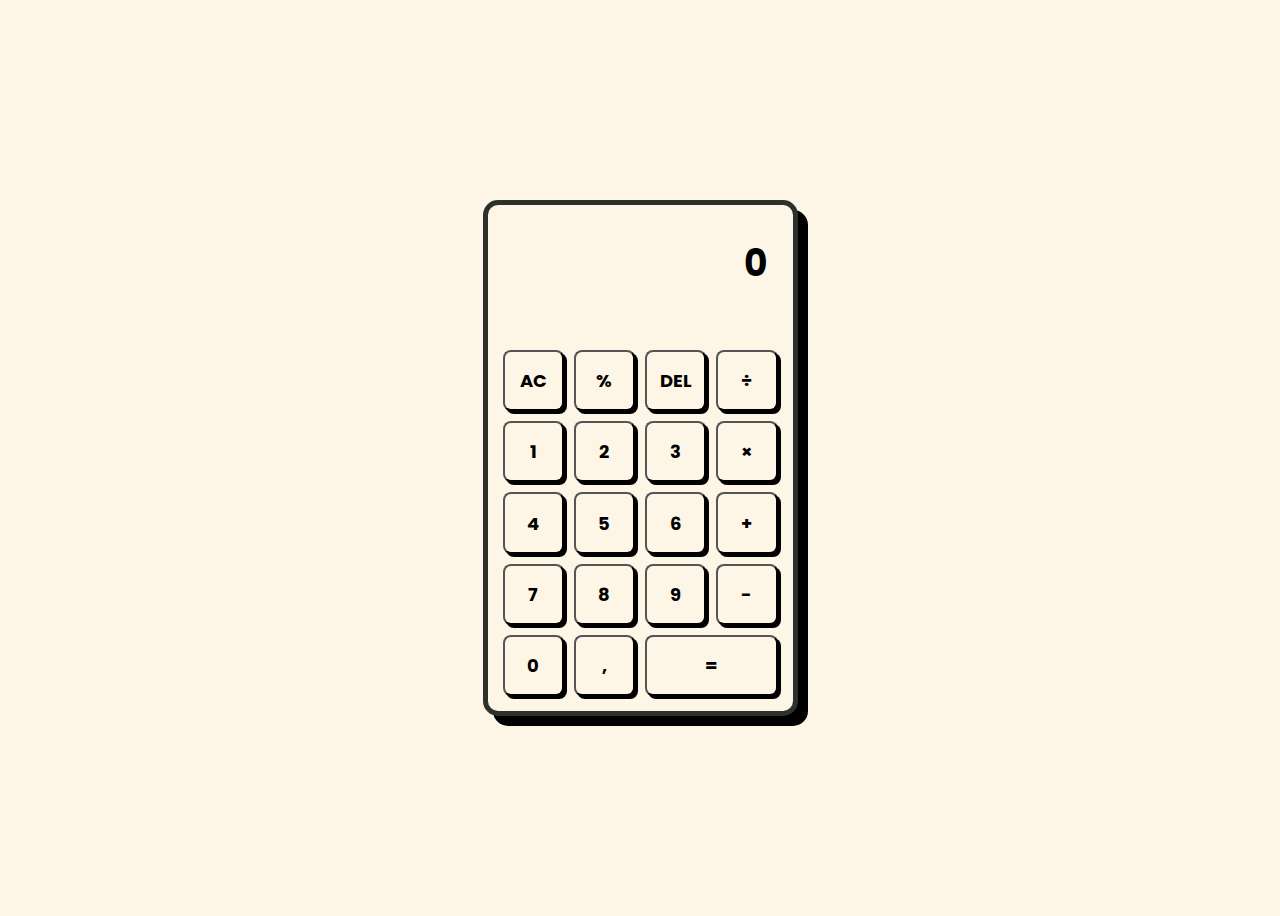
==== Fulllayout.html @ d4cf1777 "Calculator v1.1" ====
<!DOCTYPE html>
<html lang="ru">
<head>
    <meta charset="UTF-8">
    <meta name="viewport" content="width=device-width, initial-scale=1.0">
    <title>Калькулятор</title>
    <style>
        @font-face {
            font-family: "Poppins";
            src: url("/Poppins-Bold.woff2") format("woff2");
            font-weight: bold;
            font-style: normal;
            font-display: swap;
        }
        body {
            font-family: "Poppins", sans-serif;
            display: flex;
            justify-content: center;
            align-items: center;
            height: 100vh;
            background-color: rgb(253,246,230);
        }
        .calculator {
            width: 275px;
            padding: 15px;
            border-radius: 15px;
            background-color: rgb(253,246,230);
            border: 5px solid rgb(44,49,42);
            box-shadow: 10px 10px 0px rgba(0, 0, 0);
        }
        .display {
            background: rgb(253,246,230);
            text-align: right;
            padding: 10px;
            border-radius: 10px;
            font-size: 20px;
            font-weight: bold;
            margin-bottom: 30px;
            min-height: 80px;
            display: flex;
            flex-direction: column;
            justify-content: space-around;
        }
        .current-equation {
            font-size: 36px;
        }
        .previous-equation {
            font-size: 16px;
            color: rgb(145,143,128);
        }
        .buttons {
            display: grid;
            grid-template-columns: repeat(4, 1fr);
            grid-auto-rows: 61.25px;
            gap: 10px;
        }
        .buttons button {
            width: 100%;
            height: 100%;
            font-family: "Poppins", sans-serif;
            font-size: 18px;
            font-weight: bold;
            box-shadow: 3px 3px 0px rgba(0, 0, 0);
            background-color:rgb(253,246,230);
            border-radius: 8px;
            cursor: pointer;
        }
        .buttons-down {
            margin-top: 10px;
            display: grid;
            grid-template-columns:  1fr 1fr 2.163fr;
            grid-auto-rows: 61.25px;
            gap: 10px;
        }
        .buttons-down button {
            width: 100%;
            height: 100%;
            font-family: "Poppins", sans-serif;
            font-size: 18px;
            font-weight: bold;
            box-shadow: 3px 3px 0px rgba(0, 0, 0);
            background-color:rgb(253,246,230);
            border-radius: 8px;
            cursor: pointer;
        }
        button:active {
            background-color: rgb(184,243,215);
        }
    </style>
</head>
<body>
    <div class="calculator">
        <div class="display">
            <div class="current-equation" id="current-equation">0</div>
            <div class="previous-equation" id="previous-equation"></div>
        </div>
        <div class="buttons">
            <button onclick="clearAll()">AC</button>
            <button onclick="insert('%')">%</button>
            <button onclick="deleteLast()">DEL</button>
            <button onclick="insert('/')">÷</button>
            <button onclick="insert('1')">1</button>
            <button onclick="insert('2')">2</button>
            <button onclick="insert('3')">3</button>
            <button onclick="insert('*')">×</button>
            <button onclick="insert('4')">4</button>
            <button onclick="insert('5')">5</button>
            <button onclick="insert('6')">6</button>
            <button onclick="insert('+')">+</button>
            <button onclick="insert('7')">7</button>
            <button onclick="insert('8')">8</button>
            <button onclick="insert('9')">9</button>
            <button onclick="insert('-')">-</button>
        </div>
        <div class="buttons-down">
            <button onclick="insert('0')">0</button>
            <button onclick="insert('.')">,</button>
            <button onclick="calculate()">=</button>
        </div>
     </div>
    <script>
        document.addEventListener("keydown", function(event) {
            const key = event.key;
            if (!isNaN(key) || "/*-+.%".includes(key)) {
                insert(key);
            } else if (key === "Enter") {
                calculate();
            } else if (key === "Backspace") {
                deleteLast();
            } else if (key === "Escape") {
                clearAll();
            } else if (key === "=") {
                calculate();
            }
        });

        function insert(num) {
            let current = document.getElementById("current-equation");
            if (current.innerText === "Ошибка") {
                current.innerText = "";
            }
            if (current.innerText.length < 12) {
                if (current.innerText === "0") {
                    current.innerText = num;
                } else {
                    current.innerText += num;
                }
            }
        }
        function clearAll() {
            document.getElementById("current-equation").innerText = "0";
            document.getElementById("previous-equation").innerText = "";
        }
        function deleteLast() {
            let current = document.getElementById("current-equation");
            if (current.innerText === "Ошибка") {
                current.innerText = "0";
                return;
            }
            current.innerText = current.innerText.slice(0, -1);
            if (current.innerText === "") {
                current.innerText = "0";
            }
        }
        function calculate() {
            let current = document.getElementById("current-equation");
            let previous = document.getElementById("previous-equation");
            try {
                let result = eval(current.innerText.replace('÷', '/').replace('×', '*'));
                previous.innerText = current.innerText;
                current.innerText = result;
            } catch {
                current.innerText = "Ошибка";
            }
        }
    </script>
</body>
</html>
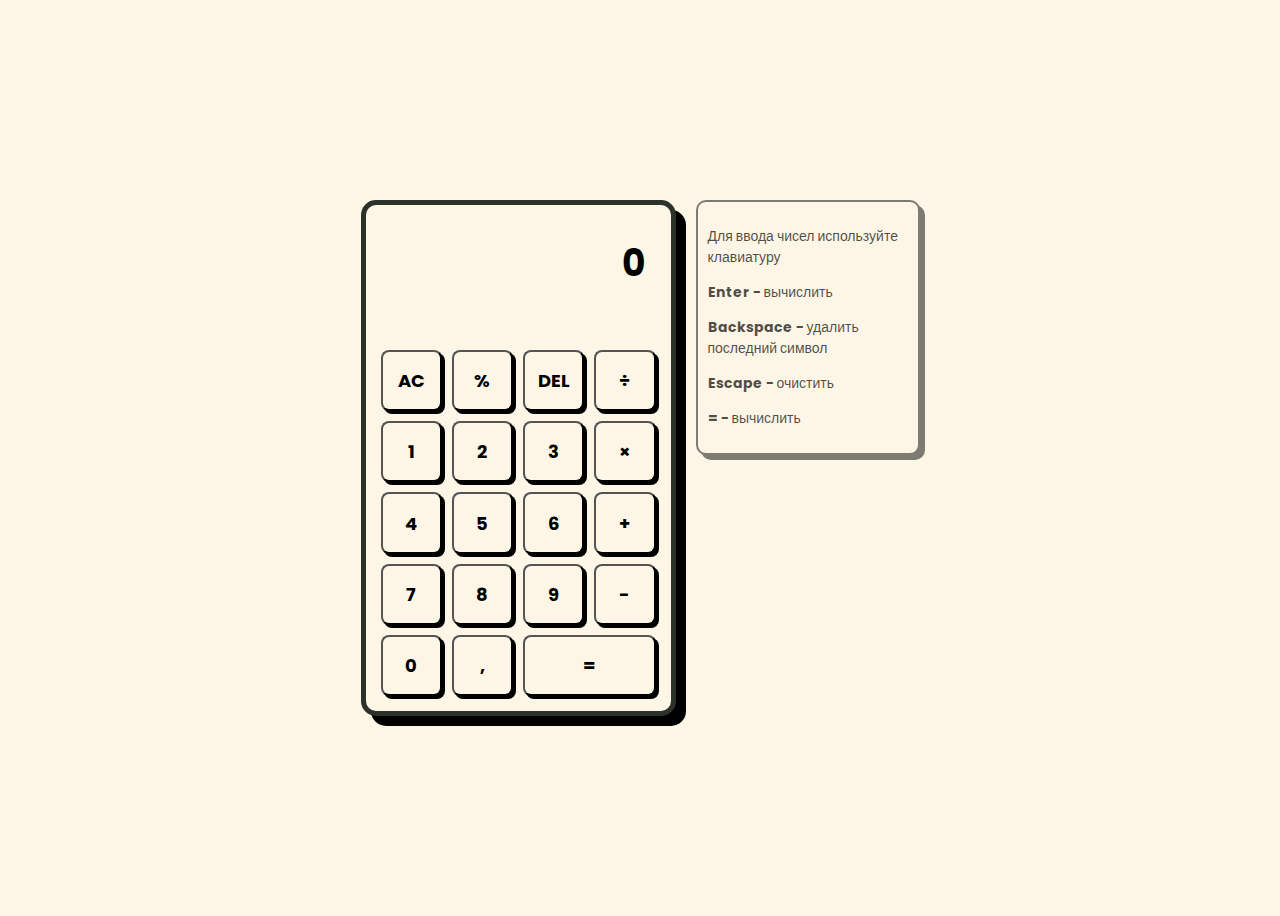
==== commit c55d76bd: "Calculator v1.2" ====
--- a/Fulllayout.html
+++ b/Fulllayout.html
@@ -20,6 +20,12 @@
             height: 100vh;
             background-color: rgb(253,246,230);
         }
+        .container {
+            display: flex;
+            flex-wrap: wrap;
+            align-items: flex-start;
+            gap: 20px;
+        }
         .calculator {
             width: 275px;
             padding: 15px;
@@ -28,6 +34,16 @@
             border: 5px solid rgb(44,49,42);
             box-shadow: 10px 10px 0px rgba(0, 0, 0);
         }
+        .tips {
+            font-size: 0.875rem;
+            color: rgba(0, 0, 0, 0.7);
+            background: rgb(253,246,230);
+            padding: 10px;
+            border-radius: 10px;
+            border: 2px solid rgba(0, 0, 0, 0.5);
+            box-shadow: 5px 5px 0px rgba(0, 0, 0, 0.5);
+            max-width: 200px;
+        }
         .display {
             background: rgb(253,246,230);
             text-align: right;
@@ -86,38 +102,53 @@
         button:active {
             background-color: rgb(184,243,215);
         }
+        @media (max-width: 575px) {
+            .container{
+                flex-direction: column;
+                align-items: center;
+            }
+        }
     </style>
 </head>
 <body>
-    <div class="calculator">
-        <div class="display">
-            <div class="current-equation" id="current-equation">0</div>
-            <div class="previous-equation" id="previous-equation"></div>
+    <div class="container">
+        <div class="calculator">
+            <div class="display">
+                <div class="current-equation" id="current-equation">0</div>
+                <div class="previous-equation" id="previous-equation"></div>
+            </div>
+            <div class="buttons">
+                <button onclick="clearAll()">AC</button>
+                <button onclick="insert('%')">%</button>
+                <button onclick="deleteLast()">DEL</button>
+                <button onclick="insert('/')">÷</button>
+                <button onclick="insert('1')">1</button>
+                <button onclick="insert('2')">2</button>
+                <button onclick="insert('3')">3</button>
+                <button onclick="insert('*')">×</button>
+                <button onclick="insert('4')">4</button>
+                <button onclick="insert('5')">5</button>
+                <button onclick="insert('6')">6</button>
+                <button onclick="insert('+')">+</button>
+                <button onclick="insert('7')">7</button>
+                <button onclick="insert('8')">8</button>
+                <button onclick="insert('9')">9</button>
+                <button onclick="insert('-')">-</button>
+            </div>
+            <div class="buttons-down">
+                <button onclick="insert('0')">0</button>
+                <button onclick="insert('.')">,</button>
+                <button onclick="calculate()">=</button>
+            </div>
         </div>
-        <div class="buttons">
-            <button onclick="clearAll()">AC</button>
-            <button onclick="insert('%')">%</button>
-            <button onclick="deleteLast()">DEL</button>
-            <button onclick="insert('/')">÷</button>
-            <button onclick="insert('1')">1</button>
-            <button onclick="insert('2')">2</button>
-            <button onclick="insert('3')">3</button>
-            <button onclick="insert('*')">×</button>
-            <button onclick="insert('4')">4</button>
-            <button onclick="insert('5')">5</button>
-            <button onclick="insert('6')">6</button>
-            <button onclick="insert('+')">+</button>
-            <button onclick="insert('7')">7</button>
-            <button onclick="insert('8')">8</button>
-            <button onclick="insert('9')">9</button>
-            <button onclick="insert('-')">-</button>
+        <div class="tips">
+            <p>Для ввода чисел используйте клавиатуру</p>
+            <p>Enter - вычислить</p>
+            <p>Backspace - удалить последний символ</p>
+            <p>Escape - очистить</p>
+            <p>= - вычислить</p>
         </div>
-        <div class="buttons-down">
-            <button onclick="insert('0')">0</button>
-            <button onclick="insert('.')">,</button>
-            <button onclick="calculate()">=</button>
-        </div>
-     </div>
+    </div>
     <script>
         document.addEventListener("keydown", function(event) {
             const key = event.key;
@@ -139,11 +170,18 @@
             if (current.innerText === "Ошибка") {
                 current.innerText = "";
             }
+            let lastChar = current.innerText.slice(-1);
+            let operators = "/*-+.%";
+    
+            if (operators.includes(lastChar) && operators.includes(num)) {
+                return;
+            }
+    
             if (current.innerText.length < 12) {
-                if (current.innerText === "0") {
+                if (current.innerText === "0" && !operators.includes(num)) {
                     current.innerText = num;
                 } else {
-                    current.innerText += num;
+                    current.innerText += num; 
                 }
             }
         }
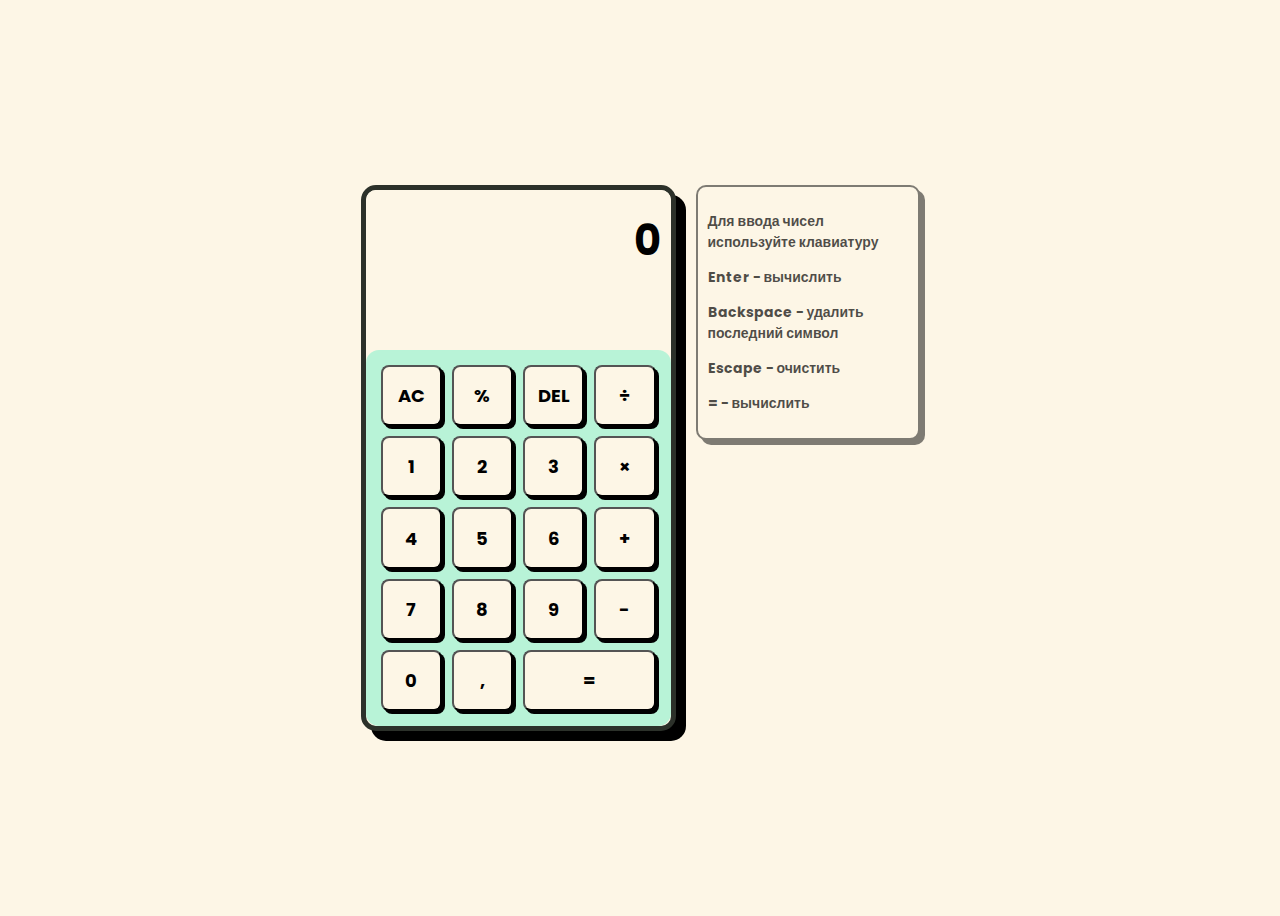
==== commit 7a646373: "Calculator v1.3" ====
--- a/Fulllayout.html
+++ b/Fulllayout.html
@@ -12,6 +12,13 @@
             font-style: normal;
             font-display: swap;
         }
+        @font-face {
+            font-family: "Poppins";
+            src: url("/Poppins-Light.woff2") format("woff2");
+            font-weight: light;
+            font-style: normal;
+            font-display: swap;
+        }
         body {
             font-family: "Poppins", sans-serif;
             display: flex;
@@ -26,18 +33,26 @@
             align-items: flex-start;
             gap: 20px;
         }
-        .calculator {
-            width: 275px;
-            padding: 15px;
+        .box-w-calc {
+            width: 305px;
             border-radius: 15px;
             background-color: rgb(253,246,230);
             border: 5px solid rgb(44,49,42);
             box-shadow: 10px 10px 0px rgba(0, 0, 0);
         }
+        .box-g-calc {
+            position: relative;
+            width: 275px;
+            margin-top: 40px;
+            padding: 15px;
+            border-radius: 13px;
+            background-color: rgb(184,243,215);
+        }
         .tips {
             font-size: 0.875rem;
+            font-weight: bold;
             color: rgba(0, 0, 0, 0.7);
-            background: rgb(253,246,230);
+            background: rgb(253,246,230); 
             padding: 10px;
             border-radius: 10px;
             border: 2px solid rgba(0, 0, 0, 0.5);
@@ -49,19 +64,18 @@
             text-align: right;
             padding: 10px;
             border-radius: 10px;
-            font-size: 20px;
-            font-weight: bold;
-            margin-bottom: 30px;
-            min-height: 80px;
+            min-height: 100px;
             display: flex;
             flex-direction: column;
             justify-content: space-around;
         }
         .current-equation {
-            font-size: 36px;
+            font-size: 2.6rem;
+            font-weight: bold;
         }
         .previous-equation {
-            font-size: 16px;
+            font-weight: light;
+            font-size: 1.3rem;
             color: rgb(145,143,128);
         }
         .buttons {
@@ -74,7 +88,7 @@
             width: 100%;
             height: 100%;
             font-family: "Poppins", sans-serif;
-            font-size: 18px;
+            font-size: 1.125rem;
             font-weight: bold;
             box-shadow: 3px 3px 0px rgba(0, 0, 0);
             background-color:rgb(253,246,230);
@@ -92,7 +106,7 @@
             width: 100%;
             height: 100%;
             font-family: "Poppins", sans-serif;
-            font-size: 18px;
+            font-size: 1.125rem;
             font-weight: bold;
             box-shadow: 3px 3px 0px rgba(0, 0, 0);
             background-color:rgb(253,246,230);
@@ -112,33 +126,37 @@
 </head>
 <body>
     <div class="container">
-        <div class="calculator">
-            <div class="display">
-                <div class="current-equation" id="current-equation">0</div>
-                <div class="previous-equation" id="previous-equation"></div>
-            </div>
-            <div class="buttons">
-                <button onclick="clearAll()">AC</button>
-                <button onclick="insert('%')">%</button>
-                <button onclick="deleteLast()">DEL</button>
-                <button onclick="insert('/')">÷</button>
-                <button onclick="insert('1')">1</button>
-                <button onclick="insert('2')">2</button>
-                <button onclick="insert('3')">3</button>
-                <button onclick="insert('*')">×</button>
-                <button onclick="insert('4')">4</button>
-                <button onclick="insert('5')">5</button>
-                <button onclick="insert('6')">6</button>
-                <button onclick="insert('+')">+</button>
-                <button onclick="insert('7')">7</button>
-                <button onclick="insert('8')">8</button>
-                <button onclick="insert('9')">9</button>
-                <button onclick="insert('-')">-</button>
-            </div>
-            <div class="buttons-down">
-                <button onclick="insert('0')">0</button>
-                <button onclick="insert('.')">,</button>
-                <button onclick="calculate()">=</button>
+        <div class="box-w-calc">
+            <div class="calculator">
+                <div class="display">
+                    <div class="current-equation" id="current-equation">0</div>
+                    <div class="previous-equation" id="previous-equation"></div>
+                </div>
+                <div class="box-g-calc">
+                    <div class="buttons">
+                        <button onclick="clearAll()">AC</button>
+                        <button onclick="insert('%')">%</button>
+                        <button onclick="deleteLast()">DEL</button>
+                        <button onclick="insert('/')">÷</button>
+                        <button onclick="insert('1')">1</button>
+                        <button onclick="insert('2')">2</button>
+                        <button onclick="insert('3')">3</button>
+                        <button onclick="insert('*')">×</button>
+                        <button onclick="insert('4')">4</button>
+                        <button onclick="insert('5')">5</button>
+                        <button onclick="insert('6')">6</button>
+                        <button onclick="insert('+')">+</button>
+                        <button onclick="insert('7')">7</button>
+                        <button onclick="insert('8')">8</button>
+                        <button onclick="insert('9')">9</button>
+                        <button onclick="insert('-')">-</button>
+                    </div>
+                    <div class="buttons-down">
+                        <button onclick="insert('0')">0</button>
+                        <button onclick="insert('.')">,</button>
+                        <button onclick="calculate()">=</button>
+                    </div>
+                </div>
             </div>
         </div>
         <div class="tips">
@@ -164,7 +182,7 @@
                 calculate();
             }
         });
-
+        
         function insert(num) {
             let current = document.getElementById("current-equation");
             if (current.innerText === "Ошибка") {
@@ -176,7 +194,16 @@
             if (operators.includes(lastChar) && operators.includes(num)) {
                 return;
             }
-    
+            if (num === "%") {
+                let expression = current.innerText;
+                let match = expression.match(/(\d+(?:\.\d+)?)$/);
+            if (match) {
+                let number = parseFloat(match[1]);
+                let newExpression = expression.replace(/\d+(?:\.\d+)?$/, (number / 100).toString());
+                current.innerText = newExpression;
+                return;
+            }
+        }
             if (current.innerText.length < 12) {
                 if (current.innerText === "0" && !operators.includes(num)) {
                     current.innerText = num;
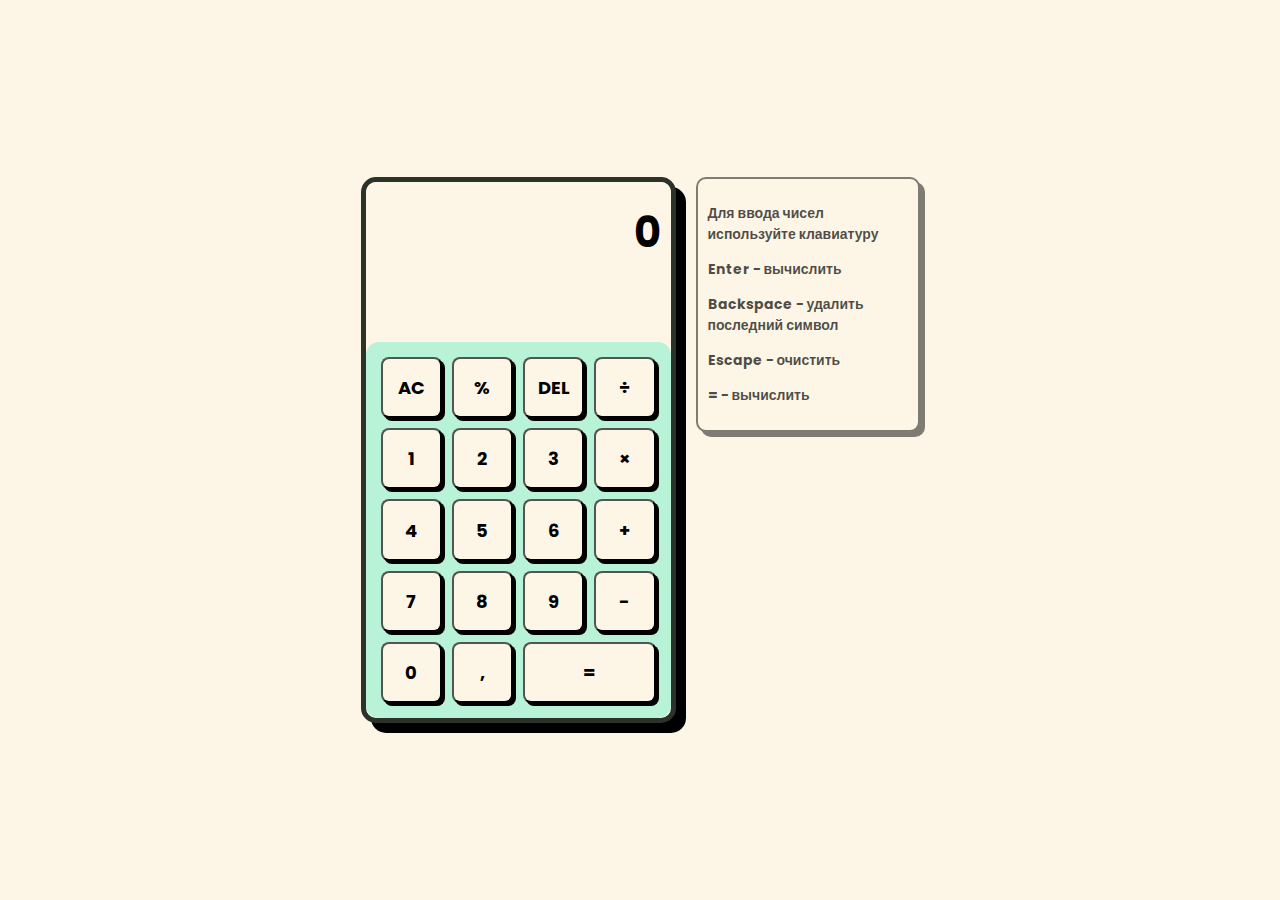
==== commit 8e0931aa: "Calculator 1.3.2 (Refactor HTML structure)" ====
--- a/Fulllayout.html
+++ b/Fulllayout.html
@@ -21,26 +21,29 @@
         }
         body {
             font-family: "Poppins", sans-serif;
+            margin: 0;
+        }
+        .main {
             display: flex;
             justify-content: center;
             align-items: center;
             height: 100vh;
             background-color: rgb(253,246,230);
         }
-        .container {
+        .section__calculator {
             display: flex;
             flex-wrap: wrap;
             align-items: flex-start;
             gap: 20px;
         }
-        .box-w-calc {
+        .calculator__box {
             width: 305px;
             border-radius: 15px;
             background-color: rgb(253,246,230);
             border: 5px solid rgb(44,49,42);
             box-shadow: 10px 10px 0px rgba(0, 0, 0);
         }
-        .box-g-calc {
+        .calculator__buttons--wrapper {
             position: relative;
             width: 275px;
             margin-top: 40px;
@@ -48,18 +51,7 @@
             border-radius: 13px;
             background-color: rgb(184,243,215);
         }
-        .tips {
-            font-size: 0.875rem;
-            font-weight: bold;
-            color: rgba(0, 0, 0, 0.7);
-            background: rgb(253,246,230); 
-            padding: 10px;
-            border-radius: 10px;
-            border: 2px solid rgba(0, 0, 0, 0.5);
-            box-shadow: 5px 5px 0px rgba(0, 0, 0, 0.5);
-            max-width: 200px;
-        }
-        .display {
+        .calculator__display {
             background: rgb(253,246,230);
             text-align: right;
             padding: 10px;
@@ -69,22 +61,22 @@
             flex-direction: column;
             justify-content: space-around;
         }
-        .current-equation {
+        .calculator__display--current-equation {
             font-size: 2.6rem;
             font-weight: bold;
         }
-        .previous-equation {
+        .calculator__display--previous-equation {
             font-weight: light;
             font-size: 1.3rem;
             color: rgb(145,143,128);
         }
-        .buttons {
+        .calculator__buttons {
             display: grid;
             grid-template-columns: repeat(4, 1fr);
             grid-auto-rows: 61.25px;
             gap: 10px;
         }
-        .buttons button {
+        .calculator__buttons button {
             width: 100%;
             height: 100%;
             font-family: "Poppins", sans-serif;
@@ -95,14 +87,14 @@
             border-radius: 8px;
             cursor: pointer;
         }
-        .buttons-down {
+        .calculator__buttons-down {
             margin-top: 10px;
             display: grid;
             grid-template-columns:  1fr 1fr 2.163fr;
             grid-auto-rows: 61.25px;
             gap: 10px;
         }
-        .buttons-down button {
+        .calculator__buttons-down button {
             width: 100%;
             height: 100%;
             font-family: "Poppins", sans-serif;
@@ -116,57 +108,78 @@
         button:active {
             background-color: rgb(184,243,215);
         }
+        .calculator__tips--wrapper {
+            background: rgb(253,246,230); 
+            padding: 10px;
+            border-radius: 10px;
+            border: 2px solid rgba(0, 0, 0, 0.5);
+            box-shadow: 5px 5px 0px rgba(0, 0, 0, 0.5);
+            max-width: 200px;
+        }
+        .calculator__tips {
+            font-size: 0.875rem;
+            font-weight: bold;
+            color: rgba(0, 0, 0, 0.7);
+        }
         @media (max-width: 575px) {
-            .container{
+            body {
+                align-items: stretch;
+            }
+            .section__calculator {
                 flex-direction: column;
                 align-items: center;
+
             }
         }
     </style>
 </head>
 <body>
-    <div class="container">
-        <div class="box-w-calc">
-            <div class="calculator">
-                <div class="display">
-                    <div class="current-equation" id="current-equation">0</div>
-                    <div class="previous-equation" id="previous-equation"></div>
-                </div>
-                <div class="box-g-calc">
-                    <div class="buttons">
-                        <button onclick="clearAll()">AC</button>
-                        <button onclick="insert('%')">%</button>
-                        <button onclick="deleteLast()">DEL</button>
-                        <button onclick="insert('/')">÷</button>
-                        <button onclick="insert('1')">1</button>
-                        <button onclick="insert('2')">2</button>
-                        <button onclick="insert('3')">3</button>
-                        <button onclick="insert('*')">×</button>
-                        <button onclick="insert('4')">4</button>
-                        <button onclick="insert('5')">5</button>
-                        <button onclick="insert('6')">6</button>
-                        <button onclick="insert('+')">+</button>
-                        <button onclick="insert('7')">7</button>
-                        <button onclick="insert('8')">8</button>
-                        <button onclick="insert('9')">9</button>
-                        <button onclick="insert('-')">-</button>
+    <main class="main">
+        <section class="section__calculator">
+            <div class="calculator__box">
+                <div class="calculator">
+                    <div class="calculator__display">
+                        <div class="calculator__display--current-equation" id="current-equation">0</div>
+                        <div class="calculator__display--previous-equation" id="previous-equation"></div>
                     </div>
-                    <div class="buttons-down">
-                        <button onclick="insert('0')">0</button>
-                        <button onclick="insert('.')">,</button>
-                        <button onclick="calculate()">=</button>
+                    <div class="calculator__buttons--wrapper">
+                        <div class="calculator__buttons">
+                            <button onclick="clearAll()">AC</button>
+                            <button onclick="insert('%')">%</button>
+                            <button onclick="deleteLast()">DEL</button>
+                            <button onclick="insert('/')">÷</button>
+                            <button onclick="insert('1')">1</button>
+                            <button onclick="insert('2')">2</button>
+                            <button onclick="insert('3')">3</button>
+                            <button onclick="insert('*')">×</button>
+                            <button onclick="insert('4')">4</button>
+                            <button onclick="insert('5')">5</button>
+                            <button onclick="insert('6')">6</button>
+                            <button onclick="insert('+')">+</button>
+                            <button onclick="insert('7')">7</button>
+                            <button onclick="insert('8')">8</button>
+                            <button onclick="insert('9')">9</button>
+                            <button onclick="insert('-')">-</button>
+                        </div>
+                        <div class="calculator__buttons-down">
+                            <button onclick="insert('0')">0</button>
+                            <button onclick="insert('.')">,</button>
+                            <button onclick="calculate()">=</button>
+                        </div>
                     </div>
                 </div>
             </div>
-        </div>
-        <div class="tips">
-            <p>Для ввода чисел используйте клавиатуру</p>
-            <p>Enter - вычислить</p>
-            <p>Backspace - удалить последний символ</p>
-            <p>Escape - очистить</p>
-            <p>= - вычислить</p>
-        </div>
-    </div>
+            <div class="calculator__tips--wrapper">
+                <div class="calculator__tips">
+                    <p>Для ввода чисел используйте клавиатуру</p>
+                    <p>Enter - вычислить</p>
+                    <p>Backspace - удалить последний символ</p>
+                    <p>Escape - очистить</p>
+                    <p>= - вычислить</p>
+                </div>
+            </div>
+        </section>
+    </main>
     <script>
         document.addEventListener("keydown", function(event) {
             const key = event.key;
@@ -182,7 +195,7 @@
                 calculate();
             }
         });
-        
+
         function insert(num) {
             let current = document.getElementById("current-equation");
             if (current.innerText === "Ошибка") {
